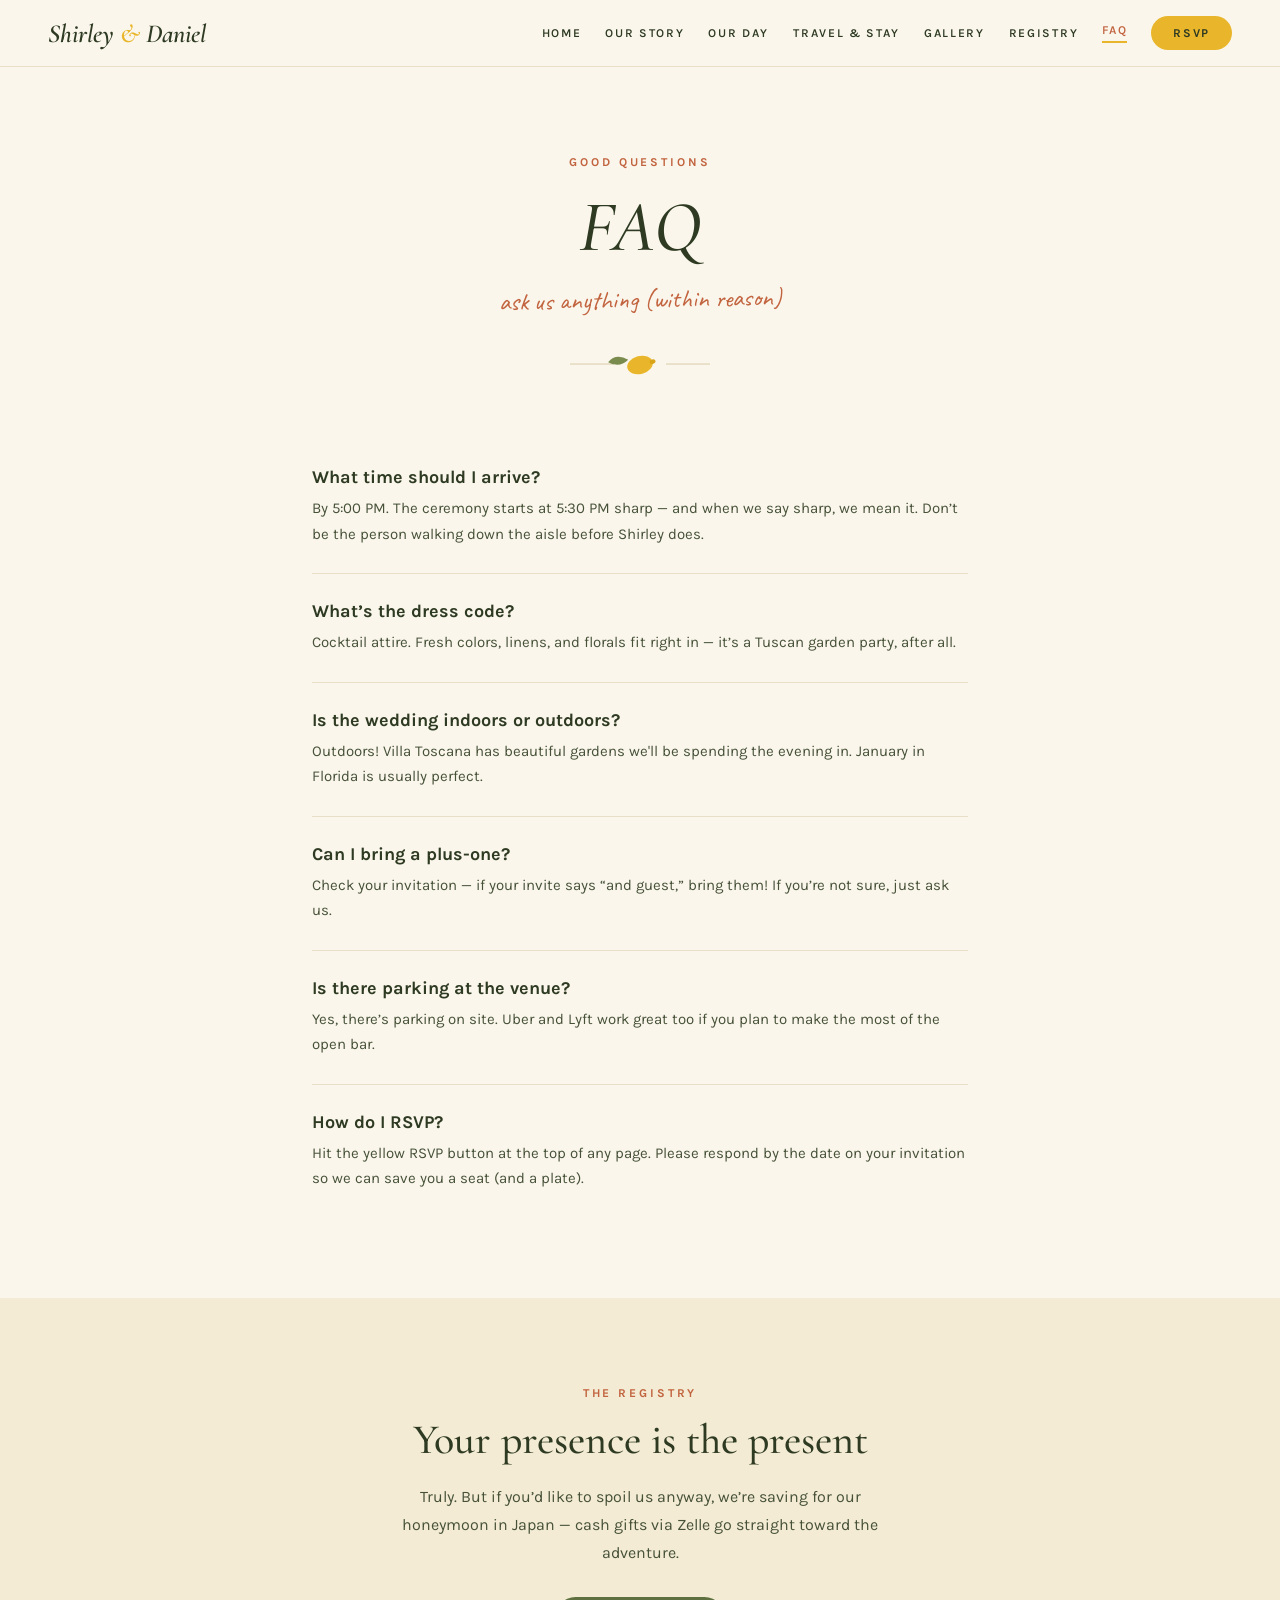
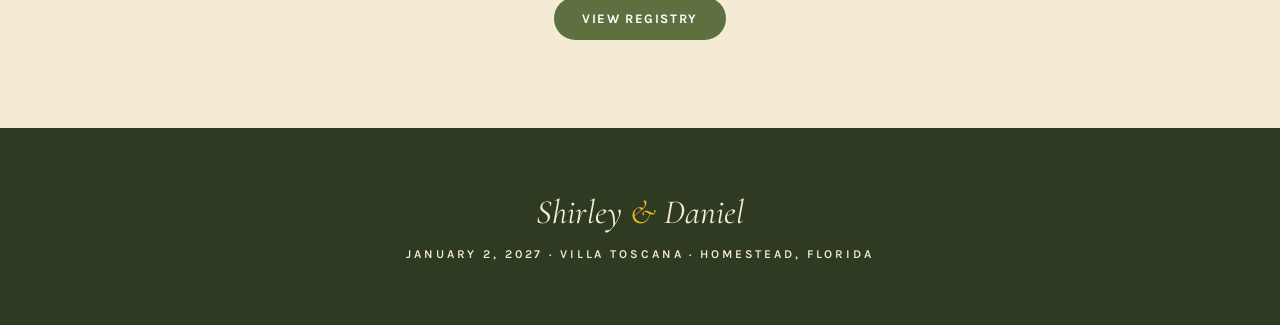
==== faq.html @ 8c4c7a40 "Update FAQ: clarify wedding venue details for outdoor setting" ====
<!DOCTYPE html>
<html lang="en">
<head>
<meta charset="utf-8">
<meta name="viewport" content="width=device-width, initial-scale=1">
<title>FAQ — Shirley &amp; Daniel</title>
<meta name="description" content="Frequently asked questions about Shirley & Daniel's wedding.">
<link rel="preconnect" href="https://fonts.googleapis.com">
<link rel="preconnect" href="https://fonts.gstatic.com" crossorigin>
<link href="https://fonts.googleapis.com/css2?family=Cormorant+Garamond:ital,wght@0,400;0,500;0,600;1,400;1,500;1,600&family=Karla:wght@400;500;600;700&family=Caveat:wght@500;600&display=swap" rel="stylesheet">
<link rel="stylesheet" href="css/style.css?v=3">
</head>
<body>

<nav class="nav">
  <a href="index.html" class="nav-brand">Shirley <span class="amp">&amp;</span> Daniel</a>
  <div class="nav-links">
    <a href="index.html">HOME</a>
    <a href="our-story.html">OUR STORY</a>
    <a href="our-day.html">OUR DAY</a>
    <a href="travel.html">TRAVEL &amp; STAY</a>
    <a href="gallery.html">GALLERY</a>
    <a href="registry.html">REGISTRY</a>
    <a href="faq.html" class="active">FAQ</a>
    <a href="rsvp.html" class="rsvp">RSVP</a>
  </div>
</nav>

<header class="page-head">
  <div class="eyebrow">GOOD QUESTIONS</div>
  <h1>FAQ</h1>
  <div class="tagline">ask us anything (within reason)</div>
  <svg class="lemon-divider" width="140" height="40" viewBox="0 0 140 40"><line x1="0" y1="20" x2="44" y2="20" stroke="#D8CCA8" stroke-width="1"/><line x1="96" y1="20" x2="140" y2="20" stroke="#D8CCA8" stroke-width="1"/><g transform="translate(70,21) rotate(-15)"><ellipse rx="13" ry="9" fill="#E9B62B"/><ellipse cx="13" rx="3" ry="2.2" fill="#D9A417"/><path d="M-10,-8 Q-20,-18 -30,-11 Q-21,-2 -10,-8Z" fill="#7A8B4E"/></g></svg>
</header>

<section class="faq-list">
  <div class="faq-item">
    <div class="q">What time should I arrive?</div>
    <div class="a">By 5:00 PM. The ceremony starts at 5:30 PM sharp — and when we say sharp, we mean it. Don&rsquo;t be the person walking down the aisle before Shirley does.</div>
  </div>
  <div class="faq-item">
    <div class="q">What&rsquo;s the dress code?</div>
    <div class="a">Cocktail attire. Fresh colors, linens, and florals fit right in — it&rsquo;s a Tuscan garden party, after all.</div>
  </div>
  <div class="faq-item">
    <div class="q">Is the wedding indoors or outdoors?</div>
    <div class="a">Outdoors! Villa Toscana has beautiful gardens we'll be spending the evening in. January in Florida is usually perfect.</div>
  </div>
  <div class="faq-item">
    <div class="q">Can I bring a plus-one?</div>
    <div class="a">Check your invitation — if your invite says &ldquo;and guest,&rdquo; bring them! If you&rsquo;re not sure, just ask us.</div>
  </div>
  <div class="faq-item">
    <div class="q">Is there parking at the venue?</div>
    <div class="a">Yes, there&rsquo;s parking on site. Uber and Lyft work great too if you plan to make the most of the open bar.</div>
  </div>
  <div class="faq-item">
    <div class="q">How do I RSVP?</div>
    <div class="a">Hit the yellow RSVP button at the top of any page. Please respond by the date on your invitation so we can save you a seat (and a plate).</div>
  </div>
</section>

<section class="band">
  <div class="eyebrow">THE REGISTRY</div>
  <h2>Your presence is the present</h2>
  <p class="spaced">Truly. But if you&rsquo;d like to spoil us anyway, we&rsquo;re saving for our honeymoon in Japan — cash gifts via Zelle go straight toward the adventure.</p>
  <a href="registry.html" class="btn">VIEW REGISTRY</a>
</section>

<footer class="footer">
  <div class="footer-brand">Shirley <span class="amp">&amp;</span> Daniel</div>
  <div class="footer-date">JANUARY 2, 2027 &middot; VILLA TOSCANA &middot; HOMESTEAD, FLORIDA</div>
</footer>

</body>
</html>
---- css/style.css ----
/* Shirley & Daniel · January 2, 2027 · Villa Toscana, Homestead FL */

:root {
  --cream: #FAF6EB;
  --sand: #F3EBD3;
  --ink: #2E3A22;
  --body: #465138;
  --muted: #6B7455;
  --olive: #5F7040;
  --terracotta: #C2643F;
  --lemon: #E9B62B;
  --lemon-light: #F3CE49;
  --line: #E8DFC8;
  --hairline: #D8CCA8;
}

* { box-sizing: border-box; }

body {
  margin: 0;
  background: var(--cream);
  font-family: Karla, sans-serif;
  color: var(--ink);
}

a { color: var(--olive); }
a:hover { color: var(--terracotta); }

.serif { font-family: 'Cormorant Garamond', serif; }
.script { font-family: Caveat, cursive; }

@keyframes rise { from { opacity: 0; transform: translateY(26px); } to { opacity: 1; transform: none; } }
@keyframes fadein { from { opacity: 0; } to { opacity: 1; } }
@keyframes bob { 0%, 100% { transform: translateY(0); } 50% { transform: translateY(-6px); } }
@keyframes floaty { 0% { transform: translate(0, 0) rotate(-8deg); } 100% { transform: translate(14px, -30px) rotate(10deg); } }

/* ---------- Nav ---------- */

.nav {
  display: flex;
  justify-content: space-between;
  align-items: center;
  padding: 16px 48px;
  background: rgba(250, 246, 235, 0.95);
  backdrop-filter: blur(8px);
  border-bottom: 1px solid var(--line);
  position: sticky;
  top: 0;
  z-index: 10;
  flex-wrap: wrap;
  gap: 12px;
}

.nav-brand {
  font-family: 'Cormorant Garamond', serif;
  font-style: italic;
  font-weight: 600;
  font-size: 26px;
  color: var(--ink);
  text-decoration: none;
}
.nav-brand:hover { color: var(--ink); }
.nav-brand .amp { color: var(--lemon); }

.nav-links {
  display: flex;
  align-items: center;
  gap: 24px;
  font-size: 12px;
  letter-spacing: 0.14em;
  font-weight: 600;
  flex-wrap: wrap;
}

.nav-links a {
  color: var(--ink);
  text-decoration: none;
}
.nav-links a:hover { color: var(--terracotta); }

.nav-links a.active {
  color: var(--terracotta);
  border-bottom: 2px solid var(--lemon);
  padding-bottom: 4px;
}

.nav-links a.rsvp {
  background: var(--lemon);
  color: var(--ink);
  padding: 10px 22px;
  border-radius: 999px;
  font-weight: 700;
  transition: background 0.2s, color 0.2s;
}
.nav-links a.rsvp:hover { background: var(--terracotta); color: #FFFFFF; }

@media (max-width: 720px) {
  .nav { padding: 16px 20px; justify-content: center; }
}

/* ---------- Page headers ---------- */

.page-head { text-align: center; padding: 88px 24px 56px; }

.eyebrow {
  font-size: 12px;
  letter-spacing: 0.24em;
  font-weight: 700;
  color: var(--terracotta);
  margin-bottom: 14px;
}
.eyebrow.olive { color: var(--olive); }

.page-head h1 {
  font-family: 'Cormorant Garamond', serif;
  font-style: italic;
  font-weight: 500;
  font-size: clamp(44px, 6vw, 72px);
  margin: 0;
}

.page-head .tagline {
  font-family: Caveat, cursive;
  font-size: 26px;
  color: var(--terracotta);
  margin-top: 12px;
  transform: rotate(-1deg);
}

.lemon-divider { display: block; margin: 28px auto 0; animation: bob 5s ease-in-out infinite; }

/* ---------- Hero (home) ---------- */

.hero {
  position: relative;
  min-height: 90vh;
  display: flex;
  align-items: center;
  justify-content: center;
  background: url('../images/hero-dancing.jpg') center/cover no-repeat;
}

.hero-scrim {
  position: absolute;
  inset: 0;
  background: linear-gradient(180deg, rgba(46, 58, 34, 0.25) 0%, rgba(46, 58, 34, 0.55) 100%);
}

.hero-lemons { position: absolute; inset: 0; overflow: hidden; pointer-events: none; }
.hero-lemons svg { position: absolute; overflow: visible; animation: floaty ease-in-out infinite alternate; }

.hero-content { position: relative; text-align: center; color: #FFFFFF; padding: 80px 24px; }

.hero-eyebrow {
  font-size: 13px;
  letter-spacing: 0.3em;
  font-weight: 600;
  margin-bottom: 20px;
  animation: rise 0.8s ease-out both;
}

.hero h1 {
  font-family: 'Cormorant Garamond', serif;
  font-style: italic;
  font-weight: 500;
  font-size: clamp(56px, 9vw, 110px);
  margin: 0;
  line-height: 1.05;
  animation: rise 0.9s 0.12s ease-out both;
}
.hero h1 .amp { color: var(--lemon-light); }

.hero-date {
  font-size: 15px;
  letter-spacing: 0.24em;
  font-weight: 600;
  margin-top: 28px;
  animation: rise 0.9s 0.28s ease-out both;
}

.hero-script {
  font-family: Caveat, cursive;
  font-size: 28px;
  color: var(--lemon-light);
  margin-top: 16px;
  transform: rotate(-1.5deg);
  animation: fadein 1s 0.5s ease-out both;
}

.countdown {
  display: flex;
  justify-content: center;
  gap: 16px;
  margin-top: 44px;
  flex-wrap: wrap;
  animation: rise 0.9s 0.45s ease-out both;
}

.countdown-cell {
  background: rgba(250, 246, 235, 0.95);
  color: var(--ink);
  border: 2px solid var(--lemon-light);
  border-radius: 16px;
  padding: 16px 22px;
  min-width: 78px;
}

.countdown-cell .num {
  font-family: 'Cormorant Garamond', serif;
  font-size: 38px;
  font-weight: 600;
  line-height: 1;
}

.countdown-cell .unit {
  font-size: 11px;
  letter-spacing: 0.18em;
  margin-top: 6px;
  font-weight: 600;
}

/* ---------- Shared sections ---------- */

.section { max-width: 1080px; margin: 0 auto; padding: 96px 32px 64px; }

.polaroid {
  background: #FFFFFF;
  padding: 14px 14px 18px;
  border-radius: 6px;
  box-shadow: 0 20px 50px rgba(46, 58, 34, 0.18);
}
.polaroid.tilt-left { transform: rotate(-2deg); }
.polaroid.tilt-right { transform: rotate(2deg); }
.polaroid img { width: 100%; display: block; border-radius: 2px; }
.polaroid .caption {
  font-family: Caveat, cursive;
  font-size: 24px;
  color: var(--olive);
  text-align: center;
  margin-top: 12px;
}

.story-grid {
  display: grid;
  grid-template-columns: minmax(280px, 420px) 1fr;
  gap: 64px;
  align-items: center;
}

.story-grid h2, .venue-grid h2 {
  font-family: 'Cormorant Garamond', serif;
  font-weight: 500;
  font-size: 44px;
  margin: 0 0 22px;
  line-height: 1.1;
}

.story-grid p { font-size: 17px; line-height: 1.75; margin: 0 0 16px; color: var(--body); }

.text-link {
  font-size: 13px;
  letter-spacing: 0.16em;
  font-weight: 700;
  color: var(--olive);
  text-decoration: none;
  border-bottom: 2px solid var(--lemon);
  padding-bottom: 4px;
  display: inline-block;
}

@media (max-width: 860px) {
  .story-grid, .venue-grid { grid-template-columns: 1fr; }
}

/* ---------- Quick-link cards (home) ---------- */

.card-band { background: var(--sand); padding: 72px 32px; }

.card-grid {
  max-width: 1080px;
  margin: 0 auto;
  display: grid;
  grid-template-columns: repeat(auto-fit, minmax(220px, 1fr));
  gap: 20px;
}

.card {
  background: #FFFFFF;
  border-radius: 16px;
  padding: 32px 28px;
  text-decoration: none;
  color: var(--ink);
  transition: transform 0.25s, box-shadow 0.25s;
}
.card:hover {
  box-shadow: 0 12px 30px rgba(46, 58, 34, 0.14);
  transform: translateY(-4px) rotate(-0.5deg);
  color: var(--ink);
}

.card .card-head {
  display: flex;
  align-items: center;
  justify-content: space-between;
  gap: 12px;
  margin-bottom: 8px;
}

.card .card-title {
  font-family: 'Cormorant Garamond', serif;
  font-style: italic;
  font-size: 28px;
}

.card .card-sub { font-size: 14px; color: var(--muted); line-height: 1.5; }

/* ---------- Buttons ---------- */

.btn {
  display: inline-block;
  background: var(--olive);
  color: #FFFFFF;
  padding: 14px 28px;
  border-radius: 999px;
  text-decoration: none;
  font-size: 13px;
  letter-spacing: 0.12em;
  font-weight: 700;
  transition: background 0.2s;
}
.btn:hover { background: var(--ink); color: #FFFFFF; }

/* ---------- Timeline (Our Day) ---------- */

.timeline { max-width: 760px; margin: 0 auto; padding: 0 32px 80px; }

.timeline-row {
  display: grid;
  grid-template-columns: 110px 1fr;
  gap: 28px;
  padding: 28px 0;
  border-bottom: 1px solid var(--line);
}
.timeline-row:last-child { border-bottom: none; }

.timeline-time {
  font-family: 'Cormorant Garamond', serif;
  font-size: 30px;
  font-weight: 600;
  color: var(--olive);
}
.timeline-time small { font-size: 18px; }

.timeline-row .event-title { font-size: 18px; font-weight: 700; }
.timeline-row .event-desc { font-size: 15px; color: var(--muted); line-height: 1.6; margin-top: 6px; }

/* ---------- Venue (Our Day) ---------- */

.venue-band { background: var(--sand); padding: 80px 32px; }

.venue-grid {
  max-width: 1000px;
  margin: 0 auto;
  display: grid;
  grid-template-columns: 1fr minmax(280px, 440px);
  gap: 56px;
  align-items: center;
}
.venue-grid h2 { font-size: 42px; margin-bottom: 20px; }
.venue-grid p { font-size: 16px; line-height: 1.75; color: var(--body); margin: 0 0 14px; }

.center-block { max-width: 760px; margin: 0 auto; text-align: center; padding: 88px 32px; }
.center-block h2 {
  font-family: 'Cormorant Garamond', serif;
  font-weight: 500;
  font-size: 42px;
  margin: 0 0 20px;
}
.center-block p { font-size: 16px; line-height: 1.75; color: var(--body); margin: 0; }

/* ---------- Travel ---------- */

.travel-wrap { max-width: 1000px; margin: 0 auto; padding: 0 32px 72px; }

.info-grid {
  display: grid;
  grid-template-columns: repeat(auto-fit, minmax(280px, 1fr));
  gap: 20px;
}

.info-card { background: #FFFFFF; border-radius: 16px; padding: 36px 32px; }
.info-card .label {
  font-size: 12px;
  letter-spacing: 0.2em;
  font-weight: 700;
  color: var(--olive);
  margin-bottom: 12px;
}
.info-card h3 {
  font-family: 'Cormorant Garamond', serif;
  font-size: 30px;
  font-weight: 600;
  margin: 0 0 14px;
}
.info-card p { font-size: 15px; line-height: 1.7; color: var(--body); margin: 0; }

.shuttle-banner {
  background: #FFFFFF;
  border: 2px solid var(--lemon);
  border-radius: 16px;
  padding: 40px 36px;
  margin-top: 20px;
  display: grid;
  grid-template-columns: auto 1fr;
  gap: 24px;
  align-items: start;
}
.shuttle-banner .banner-head {
  display: flex;
  align-items: center;
  gap: 12px;
  flex-wrap: wrap;
  margin-bottom: 12px;
}
.shuttle-banner .label { font-size: 12px; letter-spacing: 0.2em; font-weight: 700; color: var(--olive); }
.shuttle-banner h2 {
  font-family: 'Cormorant Garamond', serif;
  font-size: 32px;
  font-weight: 600;
  margin: 0 0 14px;
}
.shuttle-banner p { font-size: 15px; line-height: 1.7; color: var(--body); margin: 0 0 16px; }
.shuttle-banner p:last-of-type { margin-bottom: 0; }
.shuttle-banner .script-note {
  font-family: Caveat, cursive;
  font-size: 24px;
  color: var(--terracotta);
  margin-top: 16px;
  transform: rotate(-1deg);
}
@media (max-width: 600px) {
  .shuttle-banner { grid-template-columns: 1fr; }
}

.badge-soon {
  background: #FFF6D8;
  border: 1px solid var(--lemon);
  border-radius: 999px;
  padding: 4px 12px;
  font-size: 11px;
  letter-spacing: 0.1em;
  font-weight: 700;
  color: #8A6410;
}

.stay-band { background: var(--sand); border-radius: 16px; padding: 44px 40px; margin-top: 20px; text-align: center; }
.stay-band h2 {
  font-family: 'Cormorant Garamond', serif;
  font-size: 32px;
  font-weight: 600;
  margin: 0 0 12px;
}
.stay-band > p { font-size: 15px; line-height: 1.7; color: var(--body); max-width: 560px; margin: 0 auto 26px; }

.hotel-grid {
  display: grid;
  grid-template-columns: repeat(auto-fit, minmax(220px, 1fr));
  gap: 16px;
  max-width: 760px;
  margin: 0 auto;
  text-align: left;
}

.hotel-card {
  background: #FFFFFF;
  border-radius: 14px;
  padding: 22px 24px;
  text-decoration: none;
  color: var(--ink);
  transition: box-shadow 0.25s;
}
.hotel-card:hover { box-shadow: 0 10px 24px rgba(46, 58, 34, 0.14); color: var(--ink); }
.hotel-card .name { font-family: 'Cormorant Garamond', serif; font-size: 22px; font-weight: 600; }
.hotel-card .sub { font-size: 13px; color: var(--muted); margin-top: 6px; }

.notice {
  background: #FFF6D8;
  border: 1px solid var(--lemon);
  border-radius: 14px;
  padding: 20px 26px;
  max-width: 560px;
  margin: 26px auto 0;
  font-size: 14px;
  line-height: 1.7;
  color: var(--body);
}

.drive-section { max-width: 760px; margin: 26px auto 0; }
.drive-section .label {
  font-size: 12px;
  letter-spacing: 0.2em;
  font-weight: 700;
  color: var(--olive);
  margin-bottom: 14px;
}

.origin-buttons { display: flex; justify-content: center; gap: 10px; flex-wrap: wrap; margin-bottom: 16px; }

.origin-btn {
  background: #FFFFFF;
  color: var(--ink);
  border: 1px solid var(--hairline);
  border-radius: 999px;
  padding: 10px 20px;
  font-family: Karla, sans-serif;
  font-size: 13px;
  font-weight: 700;
  cursor: pointer;
}
.origin-btn.selected { background: var(--olive); color: #FFFFFF; }

.drive-map { width: 100%; height: 380px; border: 0; border-radius: 14px; display: block; }

.travel-script { font-family: Caveat, cursive; font-size: 24px; color: var(--terracotta); margin-top: 18px; }

/* ---------- Gallery ---------- */

.gallery-grid {
  max-width: 1120px;
  margin: 0 auto;
  padding: 0 32px 80px;
  display: grid;
  grid-template-columns: repeat(3, 1fr);
  grid-auto-flow: dense;
  gap: 16px;
}

.gallery-grid img {
  width: 100%;
  height: 440px;
  object-fit: cover;
  border-radius: 14px;
  display: block;
  transition: transform 0.25s;
}
.gallery-grid img:hover { transform: scale(1.02) rotate(-0.6deg); }
.gallery-grid img.wide { grid-column: span 2; }
.gallery-grid img.tall { height: 460px; }

@media (max-width: 720px) {
  .gallery-grid { grid-template-columns: 1fr; }
  .gallery-grid img.wide { grid-column: auto; }
}

.masonry {
  columns: 3;
  column-gap: 16px;
}
.masonry img {
  width: 100%;
  display: block;
  border-radius: 14px;
  margin-bottom: 16px;
  break-inside: avoid;
  box-shadow: 0 8px 22px rgba(46, 58, 34, 0.12);
  transition: transform 0.25s;
}
.masonry img:hover { transform: scale(1.02) rotate(-0.6deg); }
@media (max-width: 960px) { .masonry { columns: 2; } }
@media (max-width: 600px) { .masonry { columns: 1; } }

.band { background: var(--sand); text-align: center; padding: 88px 32px; }
.band h2 {
  font-family: 'Cormorant Garamond', serif;
  font-weight: 500;
  font-size: 42px;
  margin: 0 0 18px;
}
.band p { font-size: 16px; line-height: 1.75; color: var(--body); max-width: 520px; margin: 0 auto; }
.band p.spaced { margin-bottom: 30px; }

/* ---------- Registry ---------- */

.registry-grid {
  max-width: 960px;
  margin: 0 auto;
  padding: 0 32px 96px;
  display: grid;
  grid-template-columns: repeat(auto-fit, minmax(320px, 1fr));
  gap: 24px;
  align-items: start;
}

.registry-card { background: #FFFFFF; border-radius: 18px; padding: 44px 36px; text-align: center; }
.registry-card .label {
  font-size: 12px;
  letter-spacing: 0.2em;
  font-weight: 700;
  color: var(--olive);
  margin-bottom: 14px;
}
.registry-card h2 {
  font-family: 'Cormorant Garamond', serif;
  font-size: 34px;
  font-weight: 600;
  margin: 0 0 14px;
}
.registry-card p { font-size: 15px; line-height: 1.7; color: var(--body); margin: 0 0 28px; }
.registry-card .qr {
  width: 100%;
  max-width: 300px;
  border-radius: 12px;
  border: 1px solid var(--line);
  display: block;
  margin: 0 auto;
}
.registry-card .script-note {
  font-family: Caveat, cursive;
  font-size: 22px;
  color: var(--terracotta);
  margin-top: 20px;
}

/* ---------- FAQ ---------- */

.faq-list { max-width: 720px; margin: 0 auto; padding: 0 32px 80px; }

.faq-item { padding: 26px 0; border-bottom: 1px solid var(--line); }
.faq-item:last-child { border-bottom: none; }
.faq-item .q { font-size: 18px; font-weight: 700; margin-bottom: 8px; }
.faq-item .a { font-size: 15px; line-height: 1.7; color: var(--body); }

/* ---------- Our Story timeline ---------- */

.story-timeline {
  max-width: 980px;
  margin: 0 auto;
  padding: 24px 32px 80px;
  position: relative;
}

.story-timeline .line {
  position: absolute;
  left: 50%;
  top: 0;
  bottom: 0;
  width: 2px;
  background: linear-gradient(var(--cream), var(--hairline) 8%, var(--hairline) 92%, var(--cream));
  transform: translateX(-1px);
}

.story-rows { display: flex; flex-direction: column; gap: 56px; position: relative; }

.story-row {
  display: grid;
  grid-template-columns: 1fr 64px 1fr;
  align-items: center;
}

.story-row .dot-cell { display: flex; justify-content: center; }
.story-row .dot {
  width: 16px;
  height: 16px;
  border-radius: 50%;
  background: var(--lemon);
  border: 3px solid var(--cream);
  box-shadow: 0 0 0 2px var(--hairline);
}
.story-row .dot.terracotta { background: var(--terracotta); }

.story-row .story-photo {
  background: #FFFFFF;
  padding: 12px 12px 16px;
  border-radius: 6px;
  box-shadow: 0 16px 40px rgba(46, 58, 34, 0.16);
}
.story-row .story-photo img { width: 100%; display: block; border-radius: 2px; }

.story-row .story-text { padding-left: 8px; }
.story-row .story-text.right { padding-left: 0; padding-right: 8px; text-align: right; }

.story-row .label {
  font-size: 12px;
  letter-spacing: 0.2em;
  font-weight: 700;
  color: var(--olive);
  margin-bottom: 8px;
}
.story-row .label.terracotta { color: var(--terracotta); }

.story-row h2 {
  font-family: 'Cormorant Garamond', serif;
  font-size: 32px;
  font-weight: 600;
  margin: 0 0 10px;
}

.story-row p { font-size: 15px; line-height: 1.7; color: var(--body); margin: 0 0 14px; }
.story-row p:last-child { margin-bottom: 0; }

.story-notes { display: flex; flex-direction: column; gap: 10px; }
.story-notes.right { align-items: flex-end; }

.note {
  font-family: Caveat, cursive;
  font-size: 26px;
  line-height: 1.35;
  max-width: 360px;
}
.note.shirley { color: #C2557F; }
.note.daniel { color: #3D6E9E; }
.note.tilt-l { transform: rotate(-1.2deg); }
.note.tilt-r { transform: rotate(1.2deg); }

@media (max-width: 760px) {
  .story-timeline .line { display: none; }
  .story-row { grid-template-columns: 1fr; gap: 18px; }
  .story-row .dot-cell { display: none; }
  .story-row .story-text.right { text-align: left; padding-right: 0; }
  .story-notes.right { align-items: flex-start; }
  .story-row .story-photo { order: -1; }
}

.story-cta { text-align: center; padding: 0 32px 72px; }

/* ---------- Story carousel ---------- */

.story-wide {
  background: var(--cream);
  text-align: center;
  padding: 8px 0;
}

.story-carousel { position: relative; margin-top: 24px; }

.carousel-track {
  display: flex;
  gap: 16px;
  overflow-x: auto;
  scroll-snap-type: x mandatory;
  scroll-behavior: smooth;
  padding: 8px 4px 16px;
  -webkit-overflow-scrolling: touch;
}
.carousel-track::-webkit-scrollbar { height: 8px; }
.carousel-track::-webkit-scrollbar-thumb { background: var(--hairline); border-radius: 4px; }
.carousel-track::-webkit-scrollbar-track { background: transparent; }

.carousel-track img {
  flex: 0 0 auto;
  height: 340px;
  width: auto;
  border-radius: 14px;
  scroll-snap-align: center;
  box-shadow: 0 10px 26px rgba(46, 58, 34, 0.14);
}
@media (max-width: 600px) {
  .carousel-track img { height: 260px; }
}

.carousel-btn {
  position: absolute;
  top: 50%;
  transform: translateY(-50%);
  width: 44px;
  height: 44px;
  border-radius: 50%;
  border: 1px solid var(--hairline);
  background: rgba(250, 246, 235, 0.95);
  color: var(--ink);
  font-size: 20px;
  line-height: 1;
  cursor: pointer;
  display: flex;
  align-items: center;
  justify-content: center;
  box-shadow: 0 6px 16px rgba(46, 58, 34, 0.16);
  z-index: 2;
}
.carousel-btn:hover { background: var(--lemon); }
.carousel-btn.prev { left: 8px; }
.carousel-btn.next { right: 8px; }

/* ---------- Our People ---------- */

.people-section { max-width: 1080px; margin: 0 auto; padding: 32px 32px 24px; }
.people-section.tight-top { padding-top: 48px; }

.section-head { text-align: center; margin-bottom: 28px; }
.section-head .label {
  font-size: 12px;
  letter-spacing: 0.2em;
  font-weight: 700;
  color: var(--olive);
  margin-bottom: 10px;
}
.section-head h2 {
  font-family: 'Cormorant Garamond', serif;
  font-weight: 500;
  font-size: 38px;
  margin: 0;
}
.section-head p { font-size: 15px; line-height: 1.7; color: var(--body); max-width: 480px; margin: 12px auto 0; }

.families-grid {
  display: grid;
  grid-template-columns: repeat(auto-fit, minmax(300px, 1fr));
  gap: 24px;
}
.families-grid .polaroid img { height: 300px; object-fit: cover; }

.party-grid {
  display: grid;
  grid-template-columns: repeat(auto-fit, minmax(200px, 1fr));
  gap: 20px;
}
.party-member { text-align: center; }
.party-member .circle {
  width: 100%;
  aspect-ratio: 1;
  border-radius: 50%;
  background: var(--sand);
  border: 2px dashed var(--hairline);
  display: flex;
  align-items: center;
  justify-content: center;
  font-family: Caveat, cursive;
  font-size: 22px;
  color: #A9A085;
}
.party-member .role {
  font-family: 'Cormorant Garamond', serif;
  font-size: 22px;
  font-weight: 600;
  margin-top: 14px;
}

.page-head .intro { font-size: 16px; line-height: 1.75; color: var(--body); max-width: 540px; margin: 24px auto 0; }

/* ---------- Footer ---------- */

.footer { background: var(--ink); color: var(--sand); text-align: center; padding: 64px 24px; }
.footer .footer-brand {
  font-family: 'Cormorant Garamond', serif;
  font-style: italic;
  font-size: 34px;
}
.footer .footer-brand .amp { color: var(--lemon); }
.footer .footer-date {
  font-size: 12px;
  letter-spacing: 0.24em;
  font-weight: 600;
  margin-top: 14px;
}
.footer .footer-note { font-size: 13px; color: #A9B48C; margin-top: 22px; }
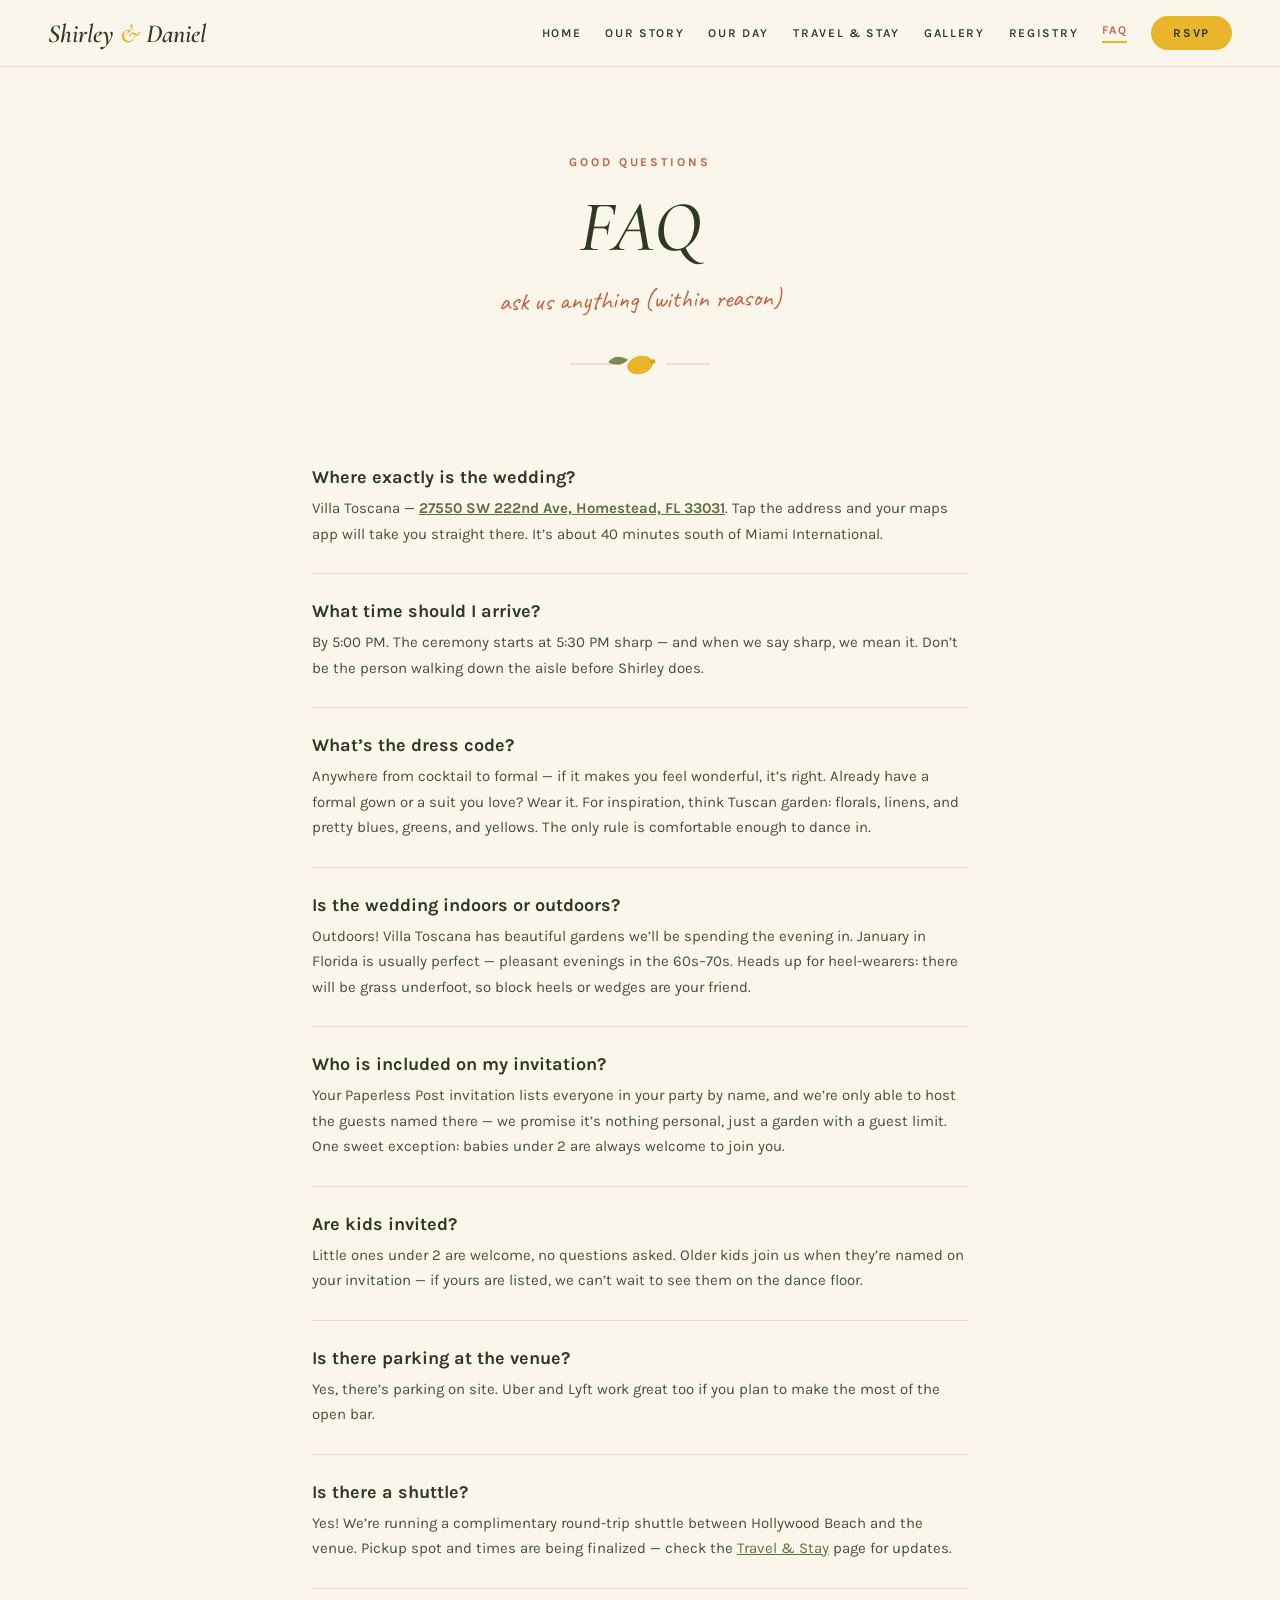
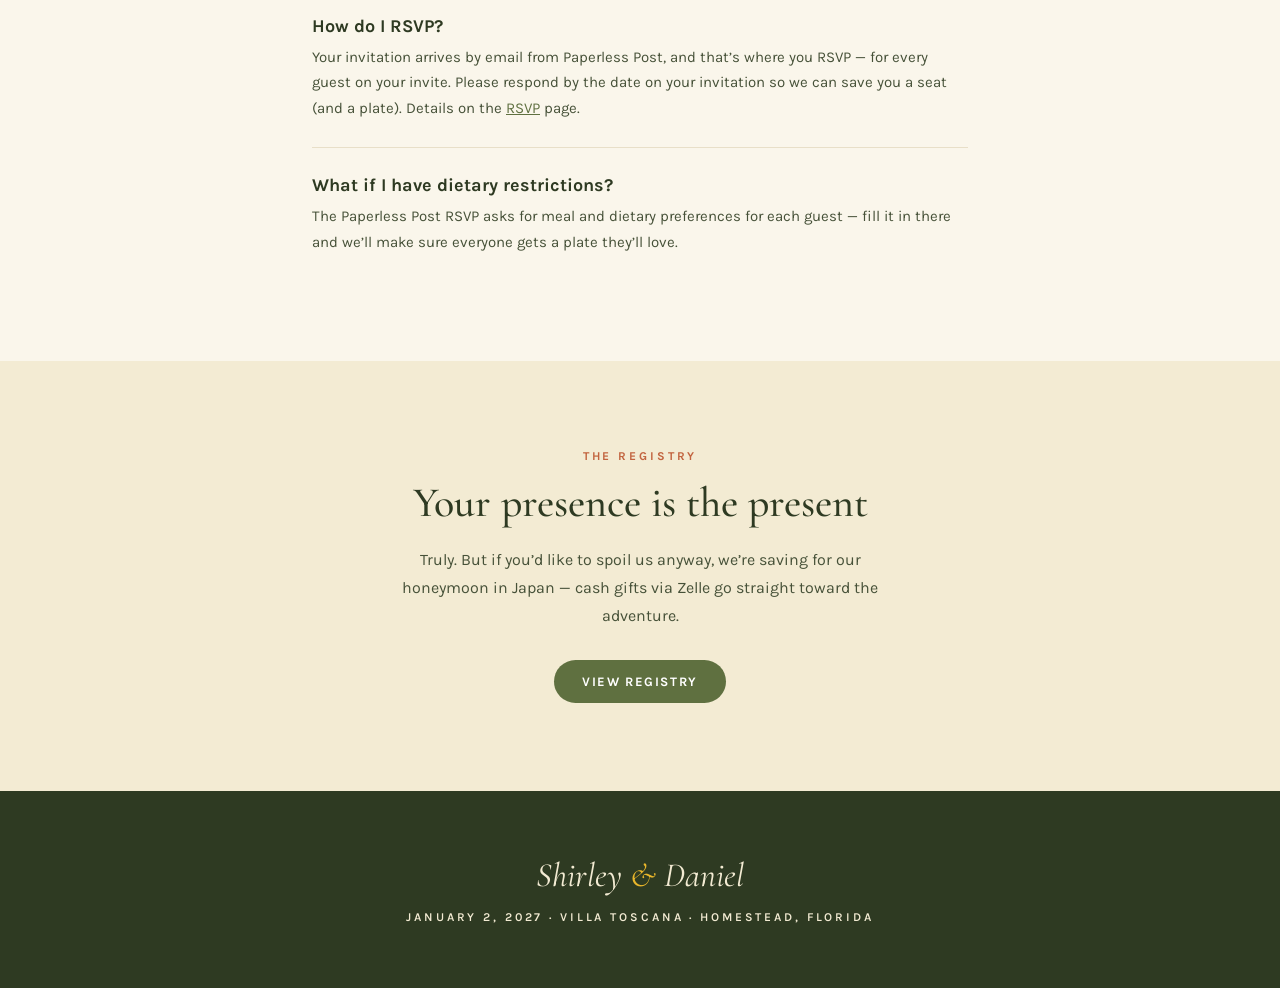
==== commit 235484db: "Pin all map links to Villa Toscana street address; rewrite and expand FAQ - Address (27550 SW 222nd " ====
--- a/faq.html
+++ b/faq.html
@@ -8,13 +8,16 @@
 <link rel="preconnect" href="https://fonts.googleapis.com">
 <link rel="preconnect" href="https://fonts.gstatic.com" crossorigin>
 <link href="https://fonts.googleapis.com/css2?family=Cormorant+Garamond:ital,wght@0,400;0,500;0,600;1,400;1,500;1,600&family=Karla:wght@400;500;600;700&family=Caveat:wght@500;600&display=swap" rel="stylesheet">
-<link rel="stylesheet" href="css/style.css?v=3">
+<link rel="stylesheet" href="css/style.css?v=6">
 </head>
 <body>
 
 <nav class="nav">
   <a href="index.html" class="nav-brand">Shirley <span class="amp">&amp;</span> Daniel</a>
-  <div class="nav-links">
+  <button class="nav-toggle" aria-label="Menu" aria-expanded="false" aria-controls="nav-links">
+    <span></span><span></span><span></span>
+  </button>
+  <div class="nav-links" id="nav-links">
     <a href="index.html">HOME</a>
     <a href="our-story.html">OUR STORY</a>
     <a href="our-day.html">OUR DAY</a>
@@ -35,28 +38,44 @@
 
 <section class="faq-list">
   <div class="faq-item">
+    <div class="q">Where exactly is the wedding?</div>
+    <div class="a">Villa Toscana — <a href="https://www.google.com/maps/search/?api=1&amp;query=27550+SW+222nd+Ave%2C+Homestead%2C+FL+33031" target="_blank" rel="noopener"><strong>27550 SW 222nd Ave, Homestead, FL 33031</strong></a>. Tap the address and your maps app will take you straight there. It&rsquo;s about 40 minutes south of Miami International.</div>
+  </div>
+  <div class="faq-item">
     <div class="q">What time should I arrive?</div>
     <div class="a">By 5:00 PM. The ceremony starts at 5:30 PM sharp — and when we say sharp, we mean it. Don&rsquo;t be the person walking down the aisle before Shirley does.</div>
   </div>
   <div class="faq-item">
     <div class="q">What&rsquo;s the dress code?</div>
-    <div class="a">Cocktail attire. Fresh colors, linens, and florals fit right in — it&rsquo;s a Tuscan garden party, after all.</div>
+    <div class="a">Anywhere from cocktail to formal — if it makes you feel wonderful, it&rsquo;s right. Already have a formal gown or a suit you love? Wear it. For inspiration, think Tuscan garden: florals, linens, and pretty blues, greens, and yellows. The only rule is comfortable enough to dance in.</div>
   </div>
   <div class="faq-item">
     <div class="q">Is the wedding indoors or outdoors?</div>
-    <div class="a">Outdoors! Villa Toscana has beautiful gardens we'll be spending the evening in. January in Florida is usually perfect.</div>
+    <div class="a">Outdoors! Villa Toscana has beautiful gardens we&rsquo;ll be spending the evening in. January in Florida is usually perfect — pleasant evenings in the 60s&ndash;70s. Heads up for heel-wearers: there will be grass underfoot, so block heels or wedges are your friend.</div>
   </div>
   <div class="faq-item">
-    <div class="q">Can I bring a plus-one?</div>
-    <div class="a">Check your invitation — if your invite says &ldquo;and guest,&rdquo; bring them! If you&rsquo;re not sure, just ask us.</div>
+    <div class="q">Who is included on my invitation?</div>
+    <div class="a">Your Paperless Post invitation lists everyone in your party by name, and we&rsquo;re only able to host the guests named there — we promise it&rsquo;s nothing personal, just a garden with a guest limit. One sweet exception: babies under 2 are always welcome to join you.</div>
+  </div>
+  <div class="faq-item">
+    <div class="q">Are kids invited?</div>
+    <div class="a">Little ones under 2 are welcome, no questions asked. Older kids join us when they&rsquo;re named on your invitation — if yours are listed, we can&rsquo;t wait to see them on the dance floor.</div>
   </div>
   <div class="faq-item">
     <div class="q">Is there parking at the venue?</div>
     <div class="a">Yes, there&rsquo;s parking on site. Uber and Lyft work great too if you plan to make the most of the open bar.</div>
   </div>
   <div class="faq-item">
+    <div class="q">Is there a shuttle?</div>
+    <div class="a">Yes! We&rsquo;re running a complimentary round-trip shuttle between Hollywood Beach and the venue. Pickup spot and times are being finalized — check the <a href="travel.html">Travel &amp; Stay</a> page for updates.</div>
+  </div>
+  <div class="faq-item">
     <div class="q">How do I RSVP?</div>
-    <div class="a">Hit the yellow RSVP button at the top of any page. Please respond by the date on your invitation so we can save you a seat (and a plate).</div>
+    <div class="a">Your invitation arrives by email from Paperless Post, and that&rsquo;s where you RSVP — for every guest on your invite. Please respond by the date on your invitation so we can save you a seat (and a plate). Details on the <a href="rsvp.html">RSVP</a> page.</div>
+  </div>
+  <div class="faq-item">
+    <div class="q">What if I have dietary restrictions?</div>
+    <div class="a">The Paperless Post RSVP asks for meal and dietary preferences for each guest — fill it in there and we&rsquo;ll make sure everyone gets a plate they&rsquo;ll love.</div>
   </div>
 </section>
 
@@ -72,5 +91,6 @@
   <div class="footer-date">JANUARY 2, 2027 &middot; VILLA TOSCANA &middot; HOMESTEAD, FLORIDA</div>
 </footer>
 
+<script src="js/main.js?v=6" defer></script>
 </body>
 </html>
--- a/css/style.css
+++ b/css/style.css
@@ -94,8 +94,44 @@
 }
 .nav-links a.rsvp:hover { background: var(--terracotta); color: #FFFFFF; }
 
-@media (max-width: 720px) {
-  .nav { padding: 16px 20px; justify-content: center; }
+.nav-toggle {
+  display: none;
+  flex-direction: column;
+  justify-content: center;
+  align-items: center;
+  gap: 5px;
+  width: 44px;
+  height: 44px;
+  background: none;
+  border: 0;
+  cursor: pointer;
+  padding: 0;
+}
+.nav-toggle span {
+  display: block;
+  width: 22px;
+  height: 2px;
+  background: var(--ink);
+  border-radius: 2px;
+  transition: transform 0.2s, opacity 0.2s;
+}
+.nav.open .nav-toggle span:nth-child(1) { transform: translateY(7px) rotate(45deg); }
+.nav.open .nav-toggle span:nth-child(2) { opacity: 0; }
+.nav.open .nav-toggle span:nth-child(3) { transform: translateY(-7px) rotate(-45deg); }
+
+@media (max-width: 900px) {
+  .nav { padding: 12px 20px; }
+  .nav-toggle { display: flex; }
+  .nav-links {
+    display: none;
+    flex-basis: 100%;
+    flex-direction: column;
+    align-items: center;
+    gap: 18px;
+    padding: 20px 0 24px;
+    font-size: 14px;
+  }
+  .nav.open .nav-links { display: flex; }
 }
 
 /* ---------- Page headers ---------- */
@@ -119,13 +155,14 @@
   margin: 0;
 }
 
-.page-head .tagline {
+.tagline {
   font-family: Caveat, cursive;
   font-size: 26px;
   color: var(--terracotta);
   margin-top: 12px;
   transform: rotate(-1deg);
 }
+.band .tagline { margin-top: 20px; transform: none; }
 
 .lemon-divider { display: block; margin: 28px auto 0; animation: bob 5s ease-in-out infinite; }
 
@@ -134,10 +171,17 @@
 .hero {
   position: relative;
   min-height: 90vh;
+  min-height: 90svh;
   display: flex;
   align-items: center;
   justify-content: center;
-  background: url('../images/hero-dancing.jpg') center/cover no-repeat;
+  background: url('../images/hero-dancing-1200.jpg') center/cover no-repeat;
+}
+@media (min-width: 1201px) {
+  .hero { background-image: url('../images/hero-dancing.jpg'); }
+}
+@media (max-width: 700px) {
+  .hero { background-image: url('../images/hero-dancing-800.jpg'); }
 }
 
 .hero-scrim {
@@ -207,7 +251,7 @@
 
 .countdown-cell .num {
   font-family: 'Cormorant Garamond', serif;
-  font-size: 38px;
+  font-size: clamp(28px, 5vw, 38px);
   font-weight: 600;
   line-height: 1;
 }
@@ -250,7 +294,7 @@
 .story-grid h2, .venue-grid h2 {
   font-family: 'Cormorant Garamond', serif;
   font-weight: 500;
-  font-size: 44px;
+  font-size: clamp(30px, 5vw, 44px);
   margin: 0 0 22px;
   line-height: 1.1;
 }
@@ -268,8 +312,8 @@
   display: inline-block;
 }
 
-@media (max-width: 860px) {
-  .story-grid, .venue-grid { grid-template-columns: 1fr; }
+@media (max-width: 900px) {
+  .story-grid { grid-template-columns: 1fr; gap: 28px; }
 }
 
 /* ---------- Quick-link cards (home) ---------- */
@@ -330,6 +374,9 @@
 }
 .btn:hover { background: var(--ink); color: #FFFFFF; }
 
+.btn.lemon { background: var(--lemon); color: var(--ink); }
+.btn.lemon:hover { background: var(--terracotta); color: #FFFFFF; }
+
 /* ---------- Timeline (Our Day) ---------- */
 
 .timeline { max-width: 760px; margin: 0 auto; padding: 0 32px 80px; }
@@ -345,7 +392,7 @@
 
 .timeline-time {
   font-family: 'Cormorant Garamond', serif;
-  font-size: 30px;
+  font-size: clamp(24px, 3.5vw, 30px);
   font-weight: 600;
   color: var(--olive);
 }
@@ -366,14 +413,18 @@
   gap: 56px;
   align-items: center;
 }
-.venue-grid h2 { font-size: 42px; margin-bottom: 20px; }
+.venue-grid h2 { font-size: clamp(28px, 4.5vw, 42px); margin-bottom: 20px; }
 .venue-grid p { font-size: 16px; line-height: 1.75; color: var(--body); margin: 0 0 14px; }
+
+@media (max-width: 900px) {
+  .venue-grid { grid-template-columns: 1fr; gap: 28px; }
+}
 
 .center-block { max-width: 760px; margin: 0 auto; text-align: center; padding: 88px 32px; }
 .center-block h2 {
   font-family: 'Cormorant Garamond', serif;
   font-weight: 500;
-  font-size: 42px;
+  font-size: clamp(28px, 4.5vw, 42px);
   margin: 0 0 20px;
 }
 .center-block p { font-size: 16px; line-height: 1.75; color: var(--body); margin: 0; }
@@ -398,11 +449,32 @@
 }
 .info-card h3 {
   font-family: 'Cormorant Garamond', serif;
-  font-size: 30px;
+  font-size: clamp(24px, 3.5vw, 30px);
   font-weight: 600;
   margin: 0 0 14px;
 }
 .info-card p { font-size: 15px; line-height: 1.7; color: var(--body); margin: 0; }
+
+.travel-wrap.narrow { max-width: 760px; }
+
+/* RSVP steps */
+.step-intro { text-align: center; margin-bottom: 20px; }
+.step-intro .label { color: var(--terracotta); }
+.step-card { margin-bottom: 16px; }
+.step-card.last { margin-bottom: 20px; }
+.step-row { display: flex; gap: 20px; align-items: flex-start; }
+.step-row p { margin: 0; }
+.step-num {
+  font-family: 'Cormorant Garamond', serif;
+  font-size: clamp(30px, 5vw, 40px);
+  font-weight: 600;
+  color: var(--lemon);
+  line-height: 1;
+}
+.step-title { font-size: 17px; font-weight: 700; margin-bottom: 6px; }
+.notice.full { max-width: none; margin: 0 0 20px; text-align: center; }
+.rsvp-close { text-align: center; padding-bottom: 72px; }
+.tagline.straight { transform: none; }
 
 .shuttle-banner {
   background: #FFFFFF;
@@ -425,7 +497,7 @@
 .shuttle-banner .label { font-size: 12px; letter-spacing: 0.2em; font-weight: 700; color: var(--olive); }
 .shuttle-banner h2 {
   font-family: 'Cormorant Garamond', serif;
-  font-size: 32px;
+  font-size: clamp(25px, 4vw, 32px);
   font-weight: 600;
   margin: 0 0 14px;
 }
@@ -456,7 +528,7 @@
 .stay-band { background: var(--sand); border-radius: 16px; padding: 44px 40px; margin-top: 20px; text-align: center; }
 .stay-band h2 {
   font-family: 'Cormorant Garamond', serif;
-  font-size: 32px;
+  font-size: clamp(25px, 4vw, 32px);
   font-weight: 600;
   margin: 0 0 12px;
 }
@@ -525,33 +597,6 @@
 
 /* ---------- Gallery ---------- */
 
-.gallery-grid {
-  max-width: 1120px;
-  margin: 0 auto;
-  padding: 0 32px 80px;
-  display: grid;
-  grid-template-columns: repeat(3, 1fr);
-  grid-auto-flow: dense;
-  gap: 16px;
-}
-
-.gallery-grid img {
-  width: 100%;
-  height: 440px;
-  object-fit: cover;
-  border-radius: 14px;
-  display: block;
-  transition: transform 0.25s;
-}
-.gallery-grid img:hover { transform: scale(1.02) rotate(-0.6deg); }
-.gallery-grid img.wide { grid-column: span 2; }
-.gallery-grid img.tall { height: 460px; }
-
-@media (max-width: 720px) {
-  .gallery-grid { grid-template-columns: 1fr; }
-  .gallery-grid img.wide { grid-column: auto; }
-}
-
 .masonry {
   columns: 3;
   column-gap: 16px;
@@ -566,14 +611,14 @@
   transition: transform 0.25s;
 }
 .masonry img:hover { transform: scale(1.02) rotate(-0.6deg); }
-@media (max-width: 960px) { .masonry { columns: 2; } }
+@media (max-width: 900px) { .masonry { columns: 2; } }
 @media (max-width: 600px) { .masonry { columns: 1; } }
 
 .band { background: var(--sand); text-align: center; padding: 88px 32px; }
 .band h2 {
   font-family: 'Cormorant Garamond', serif;
   font-weight: 500;
-  font-size: 42px;
+  font-size: clamp(28px, 4.5vw, 42px);
   margin: 0 0 18px;
 }
 .band p { font-size: 16px; line-height: 1.75; color: var(--body); max-width: 520px; margin: 0 auto; }
@@ -591,6 +636,8 @@
   align-items: start;
 }
 
+.registry-grid.single { grid-template-columns: 1fr; max-width: 640px; }
+
 .registry-card { background: #FFFFFF; border-radius: 18px; padding: 44px 36px; text-align: center; }
 .registry-card .label {
   font-size: 12px;
@@ -601,7 +648,7 @@
 }
 .registry-card h2 {
   font-family: 'Cormorant Garamond', serif;
-  font-size: 34px;
+  font-size: clamp(26px, 4vw, 34px);
   font-weight: 600;
   margin: 0 0 14px;
 }
@@ -690,7 +737,7 @@
 
 .story-row h2 {
   font-family: 'Cormorant Garamond', serif;
-  font-size: 32px;
+  font-size: clamp(25px, 4vw, 32px);
   font-weight: 600;
   margin: 0 0 10px;
 }
@@ -730,6 +777,34 @@
   text-align: center;
   padding: 8px 0;
 }
+.story-wide.pad-top { padding-top: 32px; }
+.story-wide .label {
+  font-size: 12px;
+  letter-spacing: 0.2em;
+  font-weight: 700;
+  color: var(--olive);
+  margin-bottom: 8px;
+}
+.story-wide .label.terracotta { color: var(--terracotta); }
+.story-wide h2 {
+  font-family: 'Cormorant Garamond', serif;
+  font-size: clamp(25px, 4vw, 32px);
+  font-weight: 600;
+  margin: 0 0 10px;
+}
+.story-wide > p {
+  font-size: 15px;
+  line-height: 1.7;
+  color: var(--body);
+  max-width: 560px;
+  margin: 0 auto;
+  padding: 0 20px;
+}
+.story-wide .polaroid { max-width: 760px; margin: 8px auto 0; }
+.story-wide .story-notes.center { align-items: center; margin-top: 18px; }
+.video-frame { width: 100%; display: block; border-radius: 2px; }
+.story-photo.tilt { transform: rotate(-1deg); }
+.story-row .btn { margin-top: 18px; }
 
 .story-carousel { position: relative; margin-top: 24px; }
 
@@ -785,6 +860,8 @@
 
 .people-section { max-width: 1080px; margin: 0 auto; padding: 32px 32px 24px; }
 .people-section.tight-top { padding-top: 48px; }
+.people-section.wide { max-width: 1120px; padding-bottom: 88px; }
+.page-head.tight-bottom { padding-bottom: 24px; }
 
 .section-head { text-align: center; margin-bottom: 28px; }
 .section-head .label {
@@ -797,7 +874,7 @@
 .section-head h2 {
   font-family: 'Cormorant Garamond', serif;
   font-weight: 500;
-  font-size: 38px;
+  font-size: clamp(28px, 4.5vw, 38px);
   margin: 0;
 }
 .section-head p { font-size: 15px; line-height: 1.7; color: var(--body); max-width: 480px; margin: 12px auto 0; }
@@ -837,13 +914,66 @@
 
 .page-head .intro { font-size: 16px; line-height: 1.75; color: var(--body); max-width: 540px; margin: 24px auto 0; }
 
+/* ---------- Lightbox ---------- */
+
+.masonry img, .carousel-track img { cursor: pointer; }
+
+.lightbox {
+  position: fixed;
+  inset: 0;
+  z-index: 50;
+  background: rgba(46, 58, 34, 0.92);
+  display: flex;
+  align-items: center;
+  justify-content: center;
+  opacity: 0;
+  pointer-events: none;
+  transition: opacity 0.2s;
+}
+.lightbox.open { opacity: 1; pointer-events: auto; }
+
+.lightbox img {
+  max-width: 92vw;
+  max-height: 86vh;
+  border-radius: 8px;
+  box-shadow: 0 24px 70px rgba(0, 0, 0, 0.5);
+}
+
+.lightbox-btn {
+  position: absolute;
+  top: 50%;
+  transform: translateY(-50%);
+  width: 44px;
+  height: 44px;
+  border-radius: 50%;
+  border: 1px solid var(--hairline);
+  background: rgba(250, 246, 235, 0.95);
+  color: var(--ink);
+  font-size: 20px;
+  line-height: 1;
+  cursor: pointer;
+  display: flex;
+  align-items: center;
+  justify-content: center;
+  box-shadow: 0 6px 16px rgba(0, 0, 0, 0.3);
+}
+.lightbox-btn:hover { background: var(--lemon); }
+.lightbox-btn.prev { left: 12px; }
+.lightbox-btn.next { right: 12px; }
+.lightbox-btn.lightbox-close {
+  top: 14px;
+  right: 14px;
+  transform: none;
+  font-size: 24px;
+}
+
 /* ---------- Footer ---------- */
 
 .footer { background: var(--ink); color: var(--sand); text-align: center; padding: 64px 24px; }
 .footer .footer-brand {
   font-family: 'Cormorant Garamond', serif;
   font-style: italic;
-  font-size: 34px;
+  font-size: clamp(26px, 4vw, 34px);
 }
 .footer .footer-brand .amp { color: var(--lemon); }
 .footer .footer-date {
@@ -853,3 +983,29 @@
   margin-top: 14px;
 }
 .footer .footer-note { font-size: 13px; color: #A9B48C; margin-top: 22px; }
+
+/* ---------- Phone-level adjustments ---------- */
+
+@media (max-width: 600px) {
+  .section, .timeline, .travel-wrap, .faq-list, .story-timeline,
+  .people-section, .story-cta {
+    padding-left: 20px;
+    padding-right: 20px;
+  }
+  .card-band, .venue-band, .band, .center-block {
+    padding-left: 20px;
+    padding-right: 20px;
+  }
+  .section { padding-top: 64px; }
+  .page-head { padding-top: 56px; }
+
+  .countdown { gap: 10px; }
+  .countdown-cell { min-width: 64px; padding: 12px 14px; }
+
+  .timeline-row { grid-template-columns: 90px 1fr; gap: 18px; }
+  .step-row { gap: 14px; }
+
+  .drive-map { height: 300px; }
+  .families-grid .polaroid img { height: 240px; }
+  .carousel-btn { display: none; }
+}
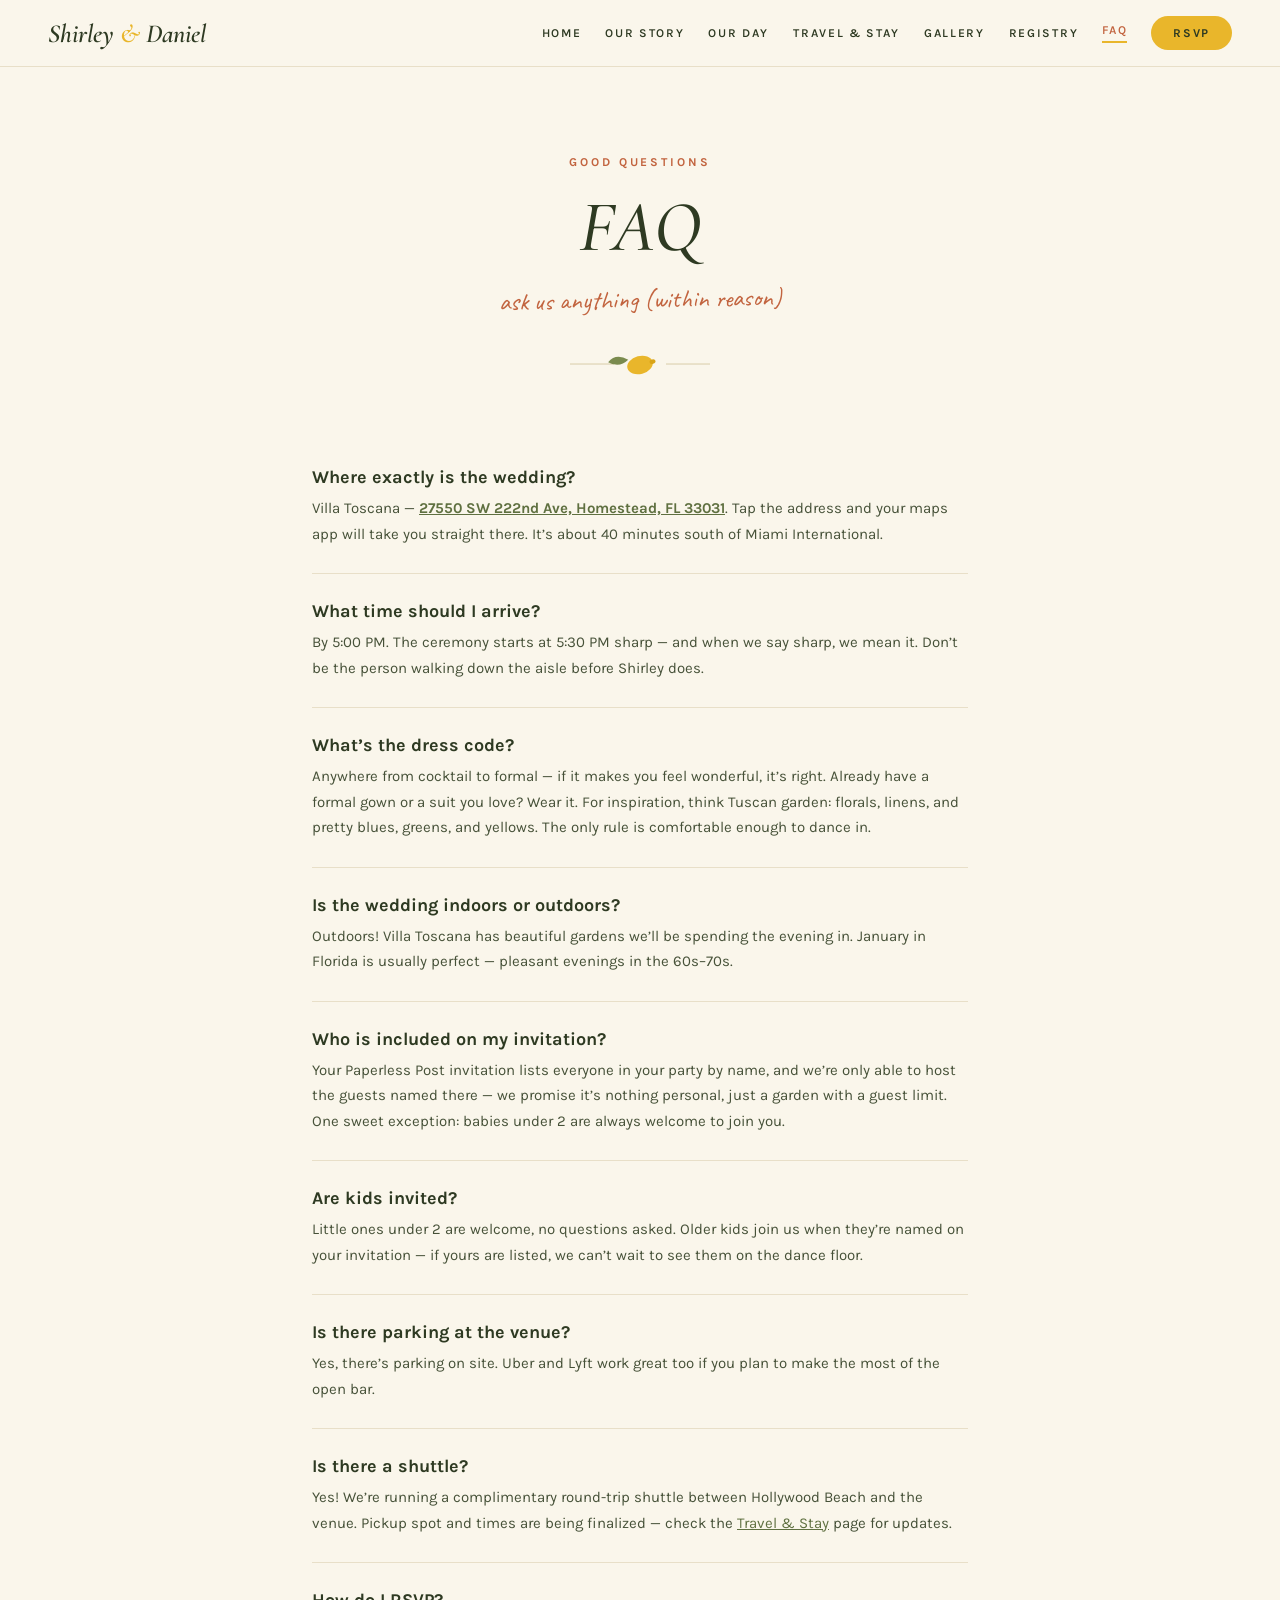
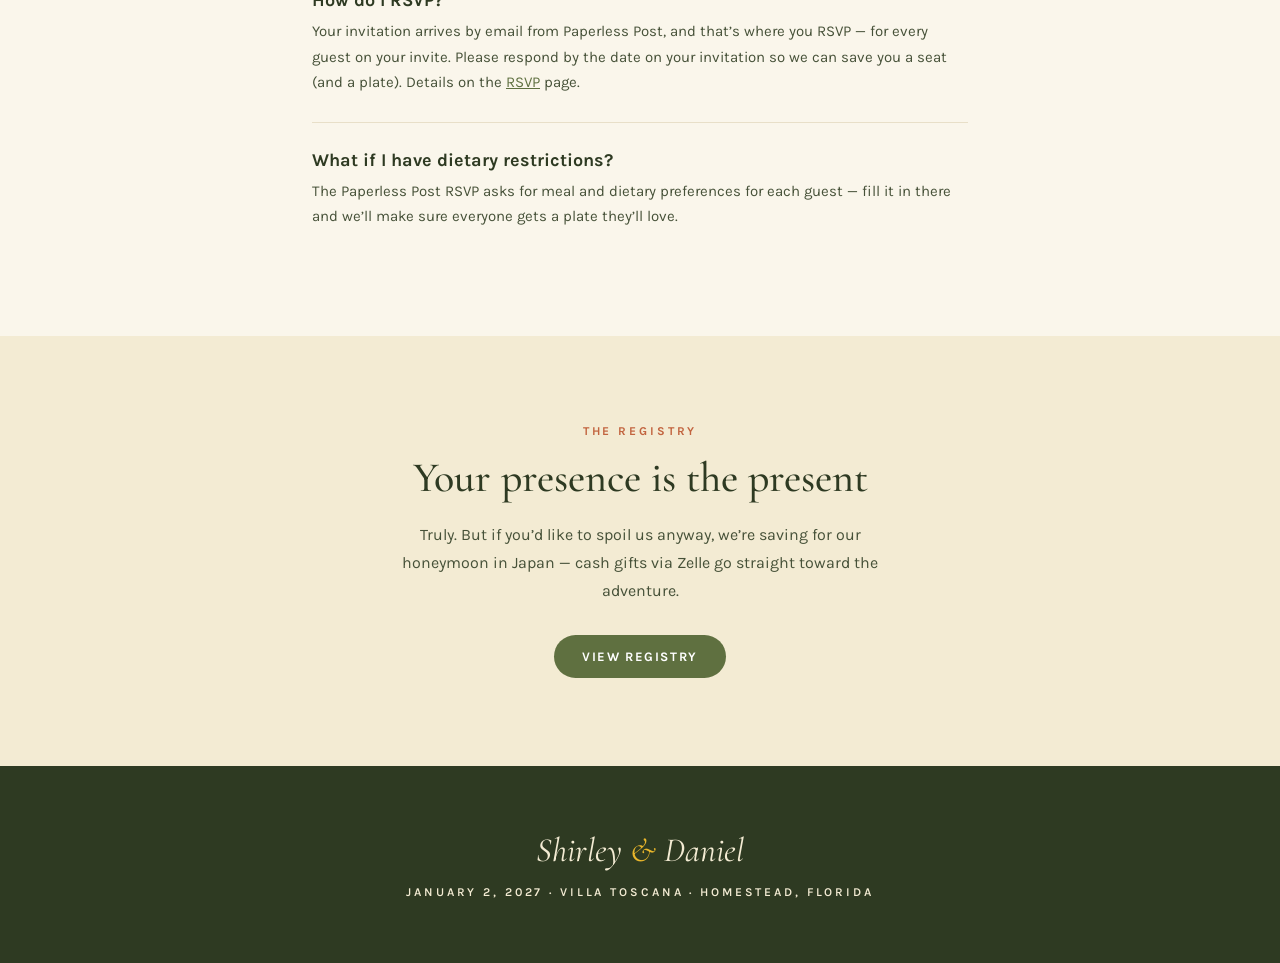
==== commit f0d12e3a: "Remove unnecessary detail from FAQ about wedding location" ====
--- a/faq.html
+++ b/faq.html
@@ -51,7 +51,7 @@
   </div>
   <div class="faq-item">
     <div class="q">Is the wedding indoors or outdoors?</div>
-    <div class="a">Outdoors! Villa Toscana has beautiful gardens we&rsquo;ll be spending the evening in. January in Florida is usually perfect — pleasant evenings in the 60s&ndash;70s. Heads up for heel-wearers: there will be grass underfoot, so block heels or wedges are your friend.</div>
+    <div class="a">Outdoors! Villa Toscana has beautiful gardens we&rsquo;ll be spending the evening in. January in Florida is usually perfect — pleasant evenings in the 60s&ndash;70s.</div>
   </div>
   <div class="faq-item">
     <div class="q">Who is included on my invitation?</div>
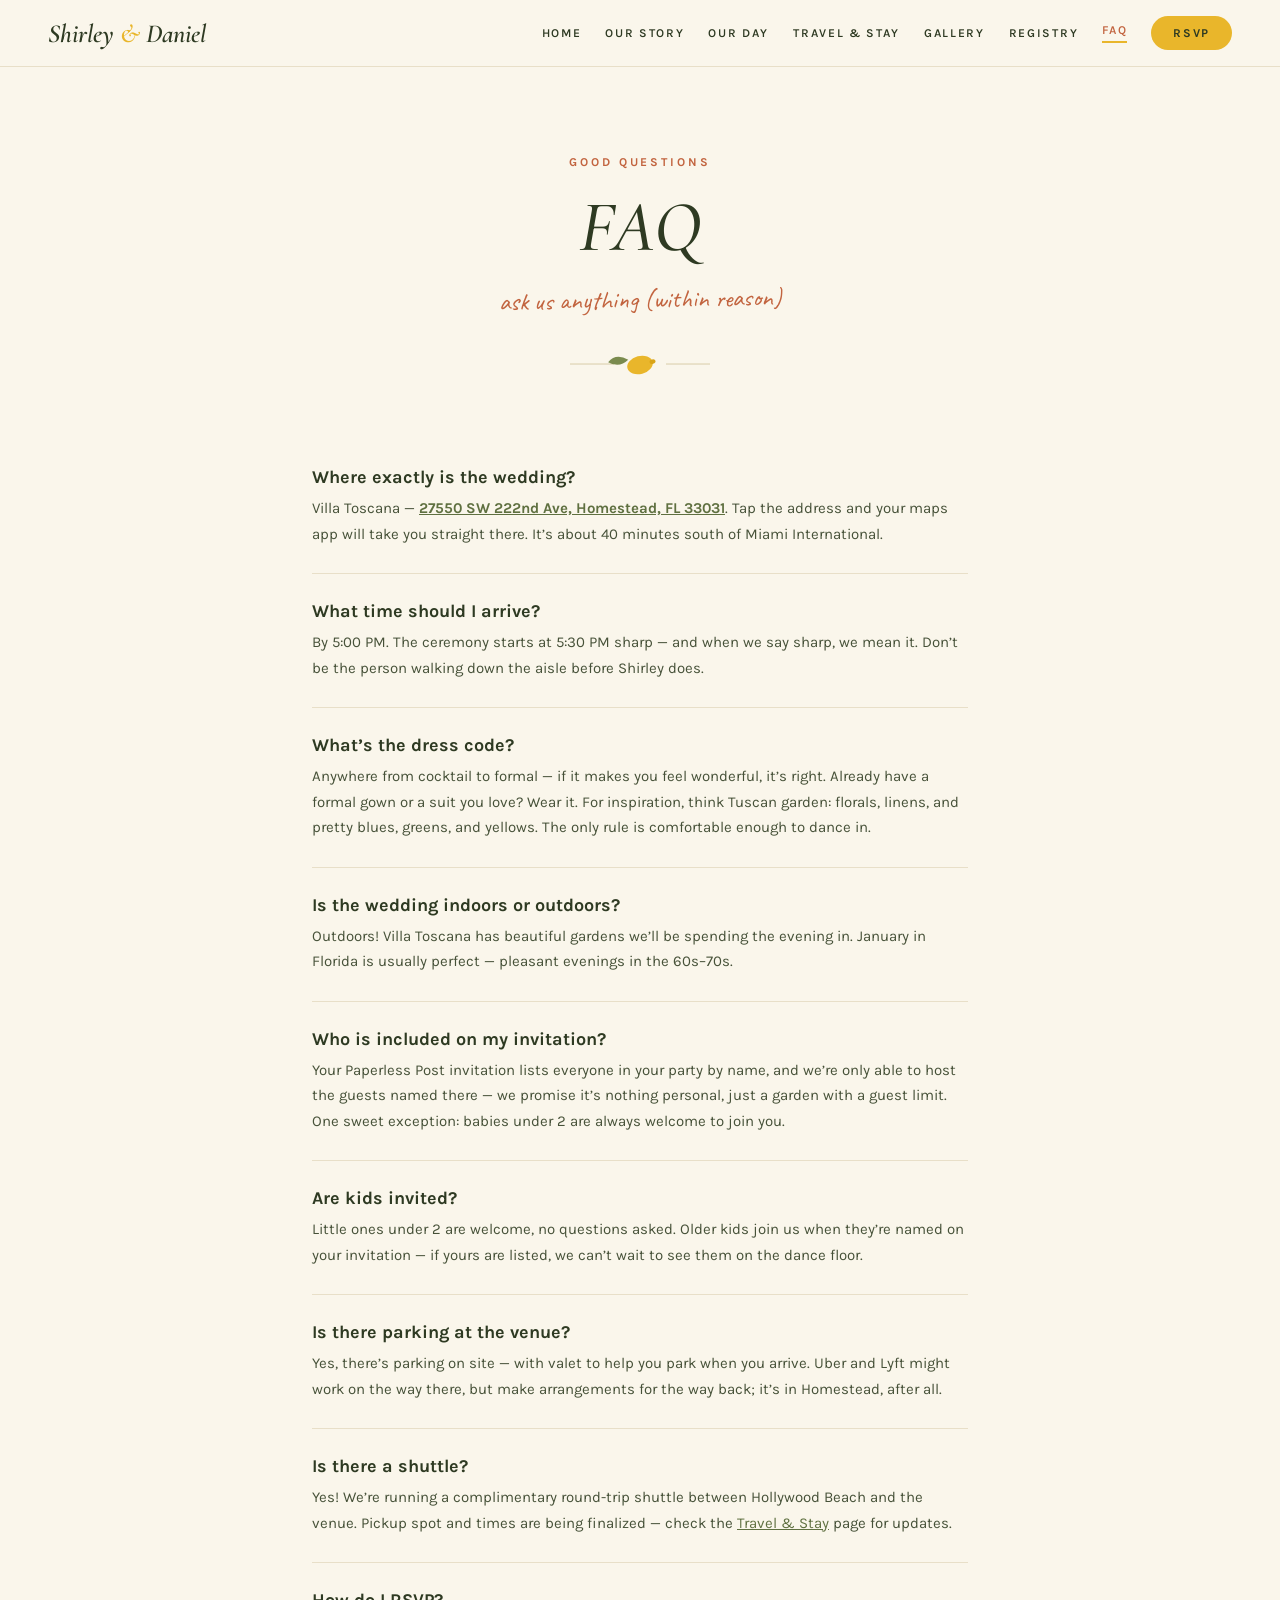
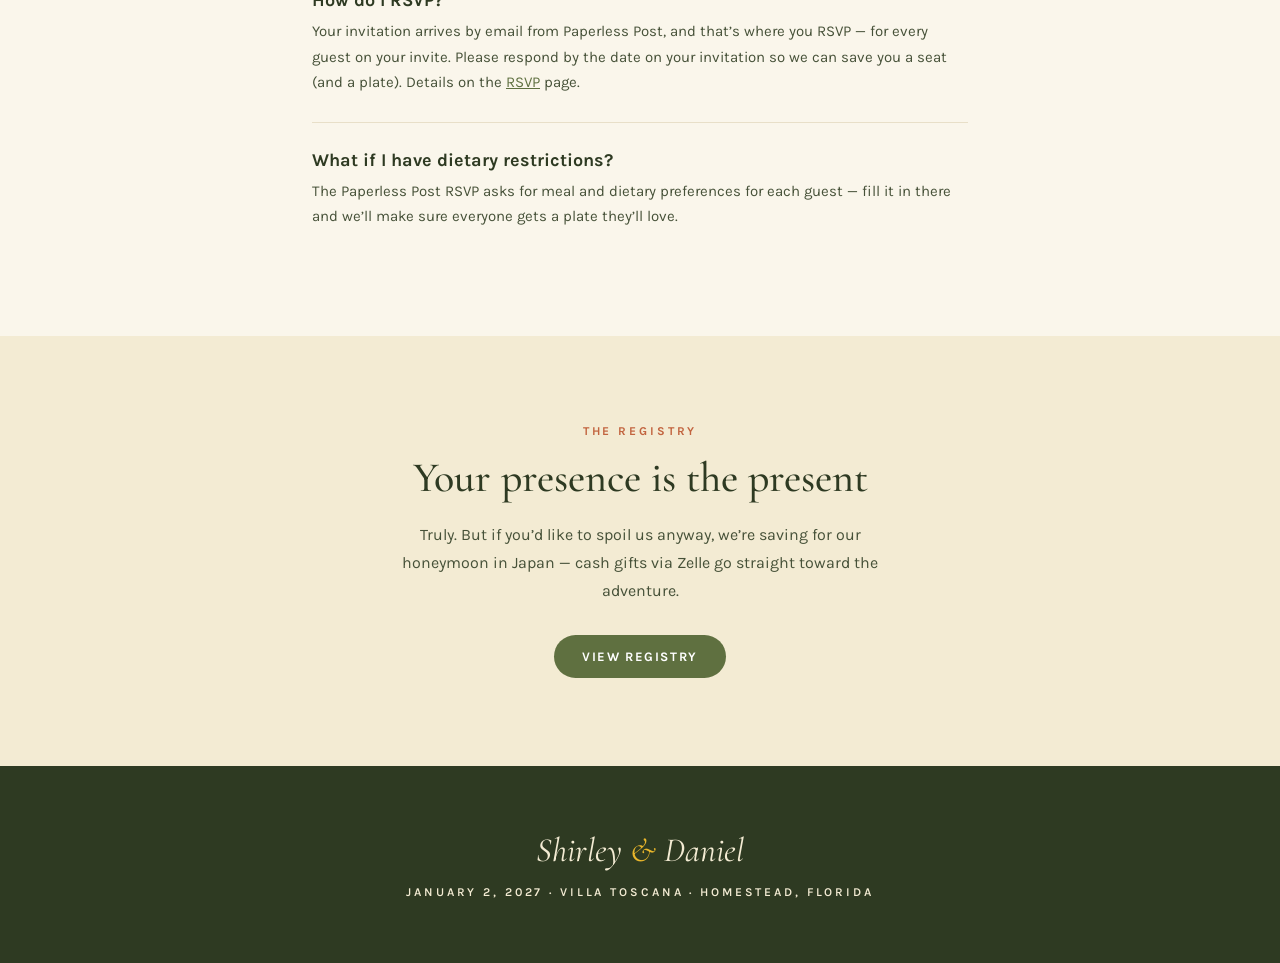
==== commit a971bdd8: "Mention valet parking on FAQ, Our Day, and Travel pages Co-Authored-By: Claude Fable 5 <noreply@anth" ====
--- a/faq.html
+++ b/faq.html
@@ -63,7 +63,7 @@
   </div>
   <div class="faq-item">
     <div class="q">Is there parking at the venue?</div>
-    <div class="a">Yes, there&rsquo;s parking on site. Uber and Lyft work great too if you plan to make the most of the open bar.</div>
+    <div class="a">Yes, there&rsquo;s parking on site — with valet to help you park when you arrive. Uber and Lyft might work on the way there, but make arrangements for the way back; it&rsquo;s in Homestead, after all.</div>
   </div>
   <div class="faq-item">
     <div class="q">Is there a shuttle?</div>
